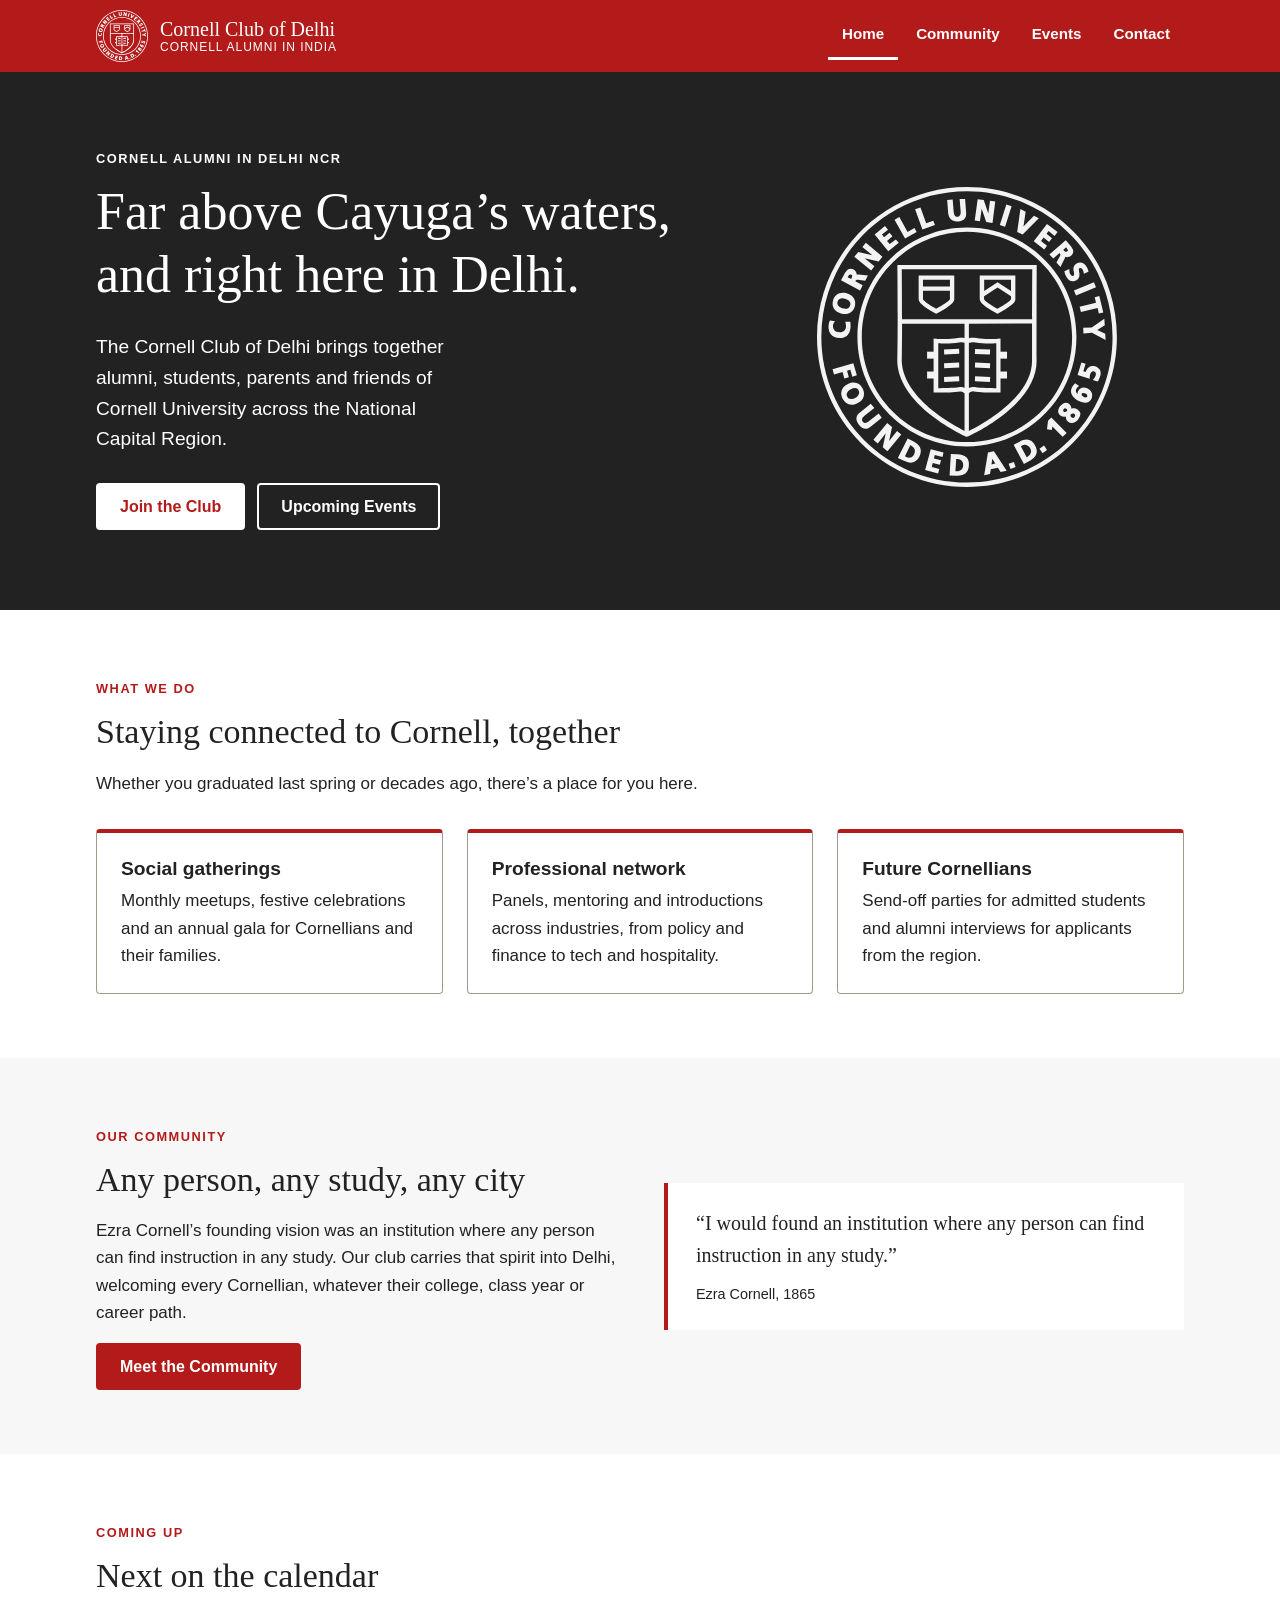
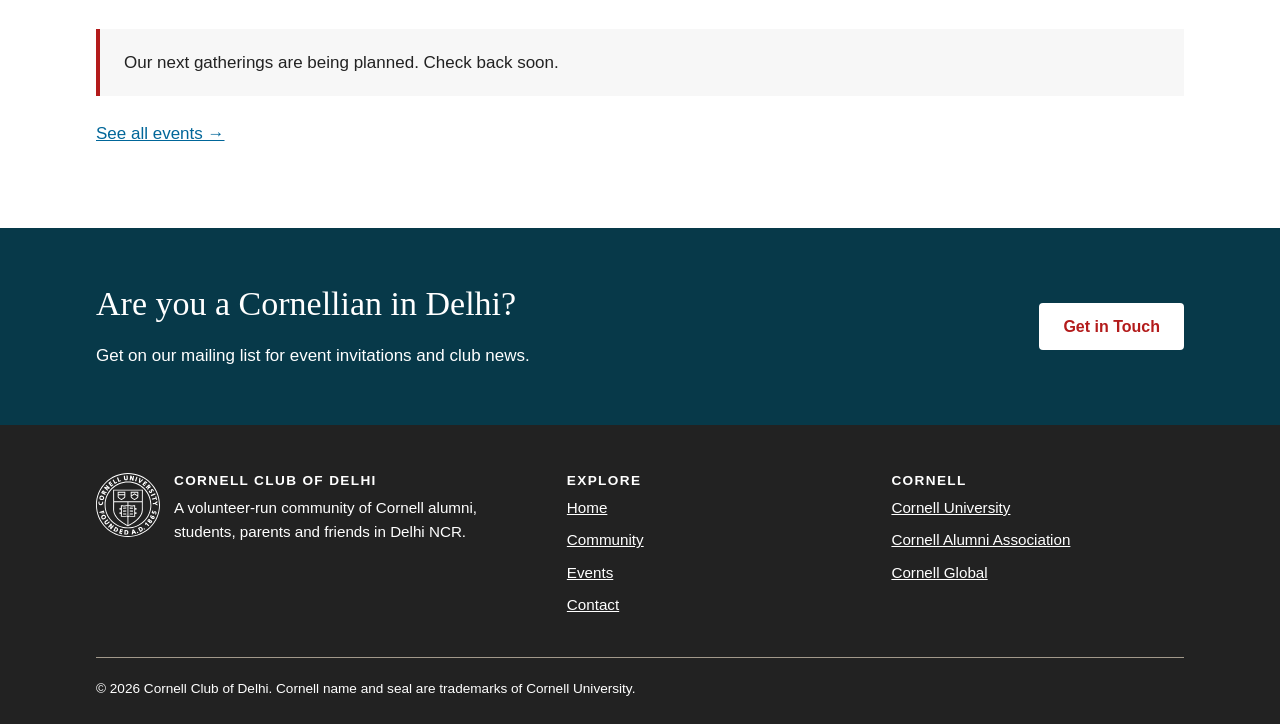
==== site/index.html @ c6e70907 "Cornell Club of Delhi website with admin CMS Static site (home, community, events, contact, story pa" ====
<!doctype html>
<html lang="en">
<head>
  <meta charset="utf-8">
  <meta name="viewport" content="width=device-width, initial-scale=1">
  <title>Cornell Club of Delhi</title>
  <meta name="description" content="The Cornell Club of Delhi connects Cornell alumni, students, parents and friends across Delhi NCR.">
  <meta name="theme-color" content="#B31B1B">
  <link rel="icon" type="image/svg+xml" href="assets/cornell_seal_simple_web_b31b1b.svg">
  <link rel="stylesheet" href="css/styles.css">
</head>
<body>
  <a class="skip-link" href="#main">Skip to content</a>
  <header class="site-header">
    <div class="container header-inner">
      <a class="brand" href="index.html" aria-label="Cornell Club of Delhi, home">
        <img src="assets/cornell_seal_simple_web_white.svg" alt="Cornell University seal" width="52" height="52">
        <span class="brand-text"><strong>Cornell Club of Delhi</strong><span>Cornell Alumni in India</span></span>
      </a>
      <button class="nav-toggle" type="button" aria-expanded="false" aria-controls="site-nav">
        <span class="nav-toggle-bars" aria-hidden="true"></span> Menu
      </button>
      <nav id="site-nav" class="site-nav" aria-label="Main">
        <ul>
          <li><a href="index.html" aria-current="page">Home</a></li>
          <li><a href="community.html">Community</a></li>
          <li><a href="events.html">Events</a></li>
          <li><a href="contact.html">Contact</a></li>
        </ul>
      </nav>
    </div>
  </header>
  <main id="main">
    <section class="hero">
      <div class="container hero-inner">
        <div>
          <span class="eyebrow" data-field="home.hero.eyebrow">Cornell Alumni in Delhi NCR</span>
          <h1 data-field="home.hero.title">Far above Cayuga’s waters, and right here in Delhi.</h1>
          <p class="lead" data-field="home.hero.lead">The Cornell Club of Delhi brings together alumni, students, parents and friends of Cornell University across the National Capital Region.</p>
          <div class="hero-actions">
            <a class="btn btn-light" href="contact.html" data-field="home.hero.primaryButton">Join the Club</a>
            <a class="btn btn-outline-light" href="events.html" data-field="home.hero.secondaryButton">Upcoming Events</a>
          </div>
        </div>
        <img class="hero-seal" src="assets/cornell_seal_simple_web_white.svg" alt="Cornell University seal" width="300" height="300">
      </div>
    </section>

    <section class="section">
      <div class="container">
        <div class="section-head">
          <span class="eyebrow" data-field="home.whatWeDo.eyebrow">What we do</span>
          <h2 data-field="home.whatWeDo.title">Staying connected to Cornell, together</h2>
          <p data-field="home.whatWeDo.intro">Whether you graduated last spring or decades ago, there’s a place for you here.</p>
        </div>
        <div class="grid grid-3">
          <article class="card">
            <h3 data-field="home.whatWeDo.cards.0.title">Social gatherings</h3>
            <p data-field="home.whatWeDo.cards.0.text">Monthly meetups, festive celebrations and an annual gala for Cornellians and their families.</p>
          </article>
          <article class="card">
            <h3 data-field="home.whatWeDo.cards.1.title">Professional network</h3>
            <p data-field="home.whatWeDo.cards.1.text">Panels, mentoring and introductions across industries, from policy and finance to tech and hospitality.</p>
          </article>
          <article class="card">
            <h3 data-field="home.whatWeDo.cards.2.title">Future Cornellians</h3>
            <p data-field="home.whatWeDo.cards.2.text">Send-off parties for admitted students and alumni interviews for applicants from the region.</p>
          </article>
        </div>
      </div>
    </section>

    <section class="section section-alt">
      <div class="container split">
        <div>
          <span class="eyebrow" data-field="home.community.eyebrow">Our community</span>
          <h2 data-field="home.community.title">Any person, any study, any city</h2>
          <p data-field="home.community.text">Ezra Cornell’s founding vision was an institution where any person can find instruction in any study. Our club carries that spirit into Delhi, welcoming every Cornellian, whatever their college, class year or career path.</p>
          <a class="btn btn-primary" href="community.html" data-field="home.community.button">Meet the Community</a>
        </div>
        <blockquote class="quote">
          <span data-field="home.community.quote">“I would found an institution where any person can find instruction in any study.”</span>
          <cite data-field="home.community.quoteCite">Ezra Cornell, 1865</cite>
        </blockquote>
      </div>
    </section>

    <section class="section">
      <div class="container">
        <div class="section-head">
          <span class="eyebrow" data-field="home.upcoming.eyebrow">Coming up</span>
          <h2 data-field="home.upcoming.title">Next on the calendar</h2>
        </div>
        <!-- Filled from content/events.json -->
        <div id="next-events"></div>
        <p style="margin-top:24px"><a href="events.html" data-field="home.upcoming.link">See all events →</a></p>
      </div>
    </section>

    <section class="cta-band">
      <div class="container">
        <div>
          <h2 data-field="home.cta.title">Are you a Cornellian in Delhi?</h2>
          <p data-field="home.cta.text">Get on our mailing list for event invitations and club news.</p>
        </div>
        <a class="btn btn-light" href="contact.html" data-field="home.cta.button">Get in Touch</a>
      </div>
    </section>
  </main>
  <footer class="site-footer">
    <div class="container">
      <div class="footer-grid">
        <div class="footer-brand">
          <img src="assets/cornell_seal_simple_web_white.svg" alt="" width="64" height="64">
          <div>
            <h3>Cornell Club of Delhi</h3>
            <p data-field="footer.about">A volunteer-run community of Cornell alumni, students, parents and friends in Delhi NCR.</p>
            <p class="footer-social" data-social-footer hidden></p>
          </div>
        </div>
        <div>
          <h3>Explore</h3>
          <ul>
            <li><a href="index.html">Home</a></li>
            <li><a href="community.html">Community</a></li>
            <li><a href="events.html">Events</a></li>
            <li><a href="contact.html">Contact</a></li>
          </ul>
        </div>
        <div>
          <h3>Cornell</h3>
          <ul data-list="footer-links">
            <li><a href="https://www.cornell.edu" rel="noopener">Cornell University</a></li>
            <li><a href="https://alumni.cornell.edu" rel="noopener">Cornell Alumni Association</a></li>
            <li><a href="https://global.cornell.edu" rel="noopener">Cornell Global</a></li>
          </ul>
        </div>
      </div>
      <div class="footer-bottom">
        &copy; <span id="year">2026</span> Cornell Club of Delhi. Cornell name and seal are trademarks of Cornell University.
      </div>
    </div>
  </footer>
  <script src="js/main.js"></script>
</body>
</html>
---- site/css/styles.css ----
/* Cornell Club of Delhi
   Colors are restricted to the Cornell University brand palette:
   https://brand.cornell.edu/design-center/colors/
   Primary (~90%): Carnelian, Dark Gray, White
   Secondary (~7%): Light Gray, Dark Warm Gray, Sea Gray
   Accent (~3%): Link Blue, Navy */

:root {
  --carnelian: #B31B1B;
  --dark-gray: #222222;
  --white: #FFFFFF;
  --light-gray: #F7F7F7;
  --warm-gray: #A2998B;
  --sea-gray: #9FAD9F;
  --link-blue: #006699;
  --navy: #073949;

  --max: 1120px;
  --gutter: 16px;
  --radius: 4px;
  --font: "Helvetica Neue", Helvetica, Arial, system-ui, sans-serif;
  --font-serif: Georgia, "Times New Roman", serif;
}

*, *::before, *::after { box-sizing: border-box; }

html { -webkit-text-size-adjust: 100%; scroll-behavior: smooth; }

body {
  margin: 0;
  font-family: var(--font);
  font-size: 1.0625rem;
  line-height: 1.6;
  color: var(--dark-gray);
  background: var(--white);
}

img { max-width: 100%; height: auto; display: block; }

a { color: var(--link-blue); }
a:hover, a:focus-visible { text-decoration-thickness: 2px; }

:focus-visible { outline: 3px solid var(--link-blue); outline-offset: 2px; }

h1, h2, h3 { line-height: 1.2; margin: 0 0 .5em; color: var(--dark-gray); }
h1 { font-size: clamp(2rem, 6vw, 3.25rem); font-family: var(--font-serif); font-weight: 400; }
h2 { font-size: clamp(1.5rem, 4vw, 2.125rem); font-family: var(--font-serif); font-weight: 400; }
h3 { font-size: 1.2rem; }
p { margin: 0 0 1em; }

.container { max-width: var(--max); margin: 0 auto; padding: 0 var(--gutter); }

.skip-link {
  position: absolute; left: -999px; top: 0;
  background: var(--white); color: var(--carnelian); padding: 8px 12px; z-index: 100;
}
.skip-link:focus { left: 8px; top: 8px; }

/* ---------- Header ---------- */
.site-header {
  background: var(--carnelian);
  color: var(--white);
  position: sticky; top: 0; z-index: 50;
}
.header-inner {
  display: flex; align-items: center; justify-content: space-between;
  min-height: 72px; gap: 16px;
}
.brand {
  display: flex; align-items: center; gap: 12px;
  color: var(--white); text-decoration: none;
}
.brand img { width: 52px; height: 52px; flex-shrink: 0; }
.brand-text { display: flex; flex-direction: column; line-height: 1.15; }
.brand-text strong { font-family: var(--font-serif); font-weight: 400; font-size: 1.25rem; }
.brand-text span { font-size: .75rem; letter-spacing: .08em; text-transform: uppercase; }

.nav-toggle {
  display: none;
  background: transparent; border: 2px solid var(--white); color: var(--white);
  border-radius: var(--radius); padding: 8px 12px; font: inherit; font-size: .9rem;
  cursor: pointer; align-items: center; gap: 8px;
}
.nav-toggle-bars, .nav-toggle-bars::before, .nav-toggle-bars::after {
  display: block; width: 18px; height: 2px; background: var(--white); position: relative;
}
.nav-toggle-bars::before, .nav-toggle-bars::after { content: ""; position: absolute; left: 0; }
.nav-toggle-bars::before { top: -6px; }
.nav-toggle-bars::after { top: 6px; }

.site-nav ul { list-style: none; margin: 0; padding: 0; display: flex; gap: 4px; }
.site-nav a {
  display: block; padding: 10px 14px; color: var(--white); text-decoration: none;
  font-weight: 600; font-size: .95rem; border-bottom: 3px solid transparent;
}
.site-nav a:hover { border-bottom-color: var(--white); }
.site-nav a[aria-current="page"] { border-bottom-color: var(--white); }

@media (max-width: 760px) {
  .nav-toggle { display: inline-flex; }
  .site-nav {
    position: absolute; left: 0; right: 0; top: 100%;
    background: var(--carnelian); border-top: 1px solid var(--white);
    display: none;
  }
  .site-nav.open { display: block; }
  .site-nav ul { flex-direction: column; gap: 0; padding: 8px var(--gutter) 16px; }
  .site-nav a { padding: 14px 4px; border-bottom: 1px solid var(--carnelian); }
  .site-nav a[aria-current="page"] { border-bottom-color: var(--carnelian); text-decoration: underline; text-underline-offset: 6px; }
  .brand img { width: 44px; height: 44px; }
  .brand-text strong { font-size: 1.05rem; }
}

/* ---------- Hero ---------- */
.hero {
  background: var(--dark-gray); color: var(--white);
  padding: 72px 0 80px;
}
.hero-inner { display: grid; grid-template-columns: 1.4fr 1fr; gap: 48px; align-items: center; }
.hero h1 { color: var(--white); }
.hero .eyebrow { color: var(--white); }
.hero p.lead { font-size: 1.2rem; max-width: 36ch; }
.hero-seal { justify-self: center; width: min(300px, 70vw); opacity: .95; }
.hero-actions { display: flex; flex-wrap: wrap; gap: 12px; margin-top: 28px; }

@media (max-width: 760px) {
  .hero { padding: 48px 0 56px; }
  .hero-inner { grid-template-columns: 1fr; gap: 32px; }
  .hero-seal { order: -1; width: 160px; justify-self: start; }
}

.page-hero {
  background: var(--carnelian); color: var(--white);
  padding: 48px 0;
}
.page-hero h1 { color: var(--white); margin-bottom: .25em; }
.page-hero p { max-width: 60ch; font-size: 1.1rem; margin: 0; }

.eyebrow {
  display: inline-block; font-size: .8rem; font-weight: 700; letter-spacing: .12em;
  text-transform: uppercase; color: var(--carnelian); margin-bottom: 12px;
}

/* ---------- Buttons ---------- */
.btn {
  display: inline-block; padding: 12px 22px; border-radius: var(--radius);
  font-weight: 700; text-decoration: none; font-size: 1rem; border: 2px solid transparent;
  cursor: pointer; font-family: inherit; line-height: 1.2; text-align: center;
}
.btn-primary { background: var(--carnelian); color: var(--white); border-color: var(--carnelian); }
.btn-primary:hover { background: var(--dark-gray); border-color: var(--dark-gray); }
.btn-light { background: var(--white); color: var(--carnelian); border-color: var(--white); }
.btn-light:hover { background: var(--light-gray); }
.btn-outline-light { background: transparent; color: var(--white); border-color: var(--white); }
.btn-outline-light:hover { background: var(--white); color: var(--dark-gray); }
.btn-outline { background: transparent; color: var(--carnelian); border-color: var(--carnelian); }
.btn-outline:hover { background: var(--carnelian); color: var(--white); }

/* ---------- Sections ---------- */
.section { padding: 64px 0; }
.section-alt { background: var(--light-gray); }
.section-head { max-width: 64ch; margin-bottom: 32px; }
@media (max-width: 760px) { .section { padding: 44px 0; } }

.grid { display: grid; gap: 24px; }
.grid-3 { grid-template-columns: repeat(3, 1fr); }
.grid-2 { grid-template-columns: repeat(2, 1fr); }
@media (max-width: 900px) { .grid-3 { grid-template-columns: repeat(2, 1fr); } }
@media (max-width: 640px) { .grid-3, .grid-2 { grid-template-columns: 1fr; } }

.card {
  background: var(--white); border: 1px solid var(--warm-gray); border-top: 4px solid var(--carnelian);
  border-radius: var(--radius); padding: 24px;
}
.card h3 { margin-bottom: .4em; }
.card p:last-child { margin-bottom: 0; }

.stats { display: grid; grid-template-columns: repeat(4, 1fr); gap: 16px; text-align: center; }
.stat strong { display: block; font-family: var(--font-serif); font-weight: 400; font-size: 2.5rem; color: var(--carnelian); line-height: 1.1; }
.stat span { font-size: .9rem; }
@media (max-width: 640px) { .stats { grid-template-columns: repeat(2, 1fr); row-gap: 28px; } }

.split { display: grid; grid-template-columns: 1fr 1fr; gap: 48px; align-items: center; }
@media (max-width: 760px) { .split { grid-template-columns: 1fr; gap: 24px; } }

.quote {
  margin: 0; padding: 24px 28px; border-left: 4px solid var(--carnelian);
  background: var(--white); font-family: var(--font-serif); font-size: 1.25rem;
}
.quote cite { display: block; margin-top: 12px; font-family: var(--font); font-style: normal; font-size: .9rem; color: var(--dark-gray); }

.cta-band { background: var(--navy); color: var(--white); padding: 56px 0; }
.cta-band h2 { color: var(--white); }
.cta-band .container { display: flex; justify-content: space-between; align-items: center; gap: 24px; flex-wrap: wrap; }
.cta-band p { margin: 0; max-width: 52ch; }

/* ---------- Events ---------- */
.event {
  display: grid; grid-template-columns: 88px 1fr auto; gap: 20px; align-items: start;
  background: var(--white); border: 1px solid var(--warm-gray); border-radius: var(--radius); padding: 20px;
}
.event + .event { margin-top: 16px; }
.event-date {
  background: var(--carnelian); color: var(--white); text-align: center;
  border-radius: var(--radius); padding: 10px 6px; line-height: 1.1;
}
.event-date .m { display: block; font-size: .8rem; font-weight: 700; letter-spacing: .1em; text-transform: uppercase; }
.event-date .d { display: block; font-family: var(--font-serif); font-size: 2rem; }
.event h3 { margin-bottom: .25em; }
.event-meta { font-size: .92rem; color: var(--dark-gray); margin-bottom: .5em; }
.event p { margin-bottom: 0; }
.tag {
  display: inline-block; font-size: .75rem; font-weight: 700; letter-spacing: .06em; text-transform: uppercase;
  padding: 3px 8px; border-radius: 2px; background: var(--light-gray); color: var(--dark-gray);
  border: 1px solid var(--warm-gray); margin-right: 6px;
}
.event.past .event-date { background: var(--warm-gray); color: var(--dark-gray); }
@media (max-width: 640px) {
  .event { grid-template-columns: 64px 1fr; gap: 14px; padding: 16px; }
  .event .btn { grid-column: 1 / -1; width: 100%; }
  .event-date .d { font-size: 1.6rem; }
}

.filters { display: flex; flex-wrap: wrap; gap: 8px; margin-bottom: 24px; }
.filters button {
  font: inherit; font-size: .9rem; font-weight: 600; padding: 8px 14px; border-radius: 999px;
  background: var(--white); color: var(--dark-gray); border: 1px solid var(--warm-gray); cursor: pointer;
}
.filters button[aria-pressed="true"] { background: var(--carnelian); color: var(--white); border-color: var(--carnelian); }

/* ---------- Community ---------- */
.people { display: grid; grid-template-columns: repeat(4, 1fr); gap: 24px; }
@media (max-width: 900px) { .people { grid-template-columns: repeat(2, 1fr); } }
@media (max-width: 420px) { .people { grid-template-columns: 1fr; } }
.person { text-align: center; }
.avatar {
  width: 96px; height: 96px; border-radius: 50%; margin: 0 auto 12px;
  background: var(--sea-gray); color: var(--dark-gray);
  display: flex; align-items: center; justify-content: center;
  font-family: var(--font-serif); font-size: 2rem;
}
.person h3 { margin-bottom: .1em; font-size: 1.05rem; }
.person p { font-size: .9rem; color: var(--dark-gray); margin: 0; }

.check-list { list-style: none; padding: 0; margin: 0; }
.check-list li { padding: 10px 0 10px 28px; position: relative; border-bottom: 1px solid var(--warm-gray); }
.check-list li::before {
  content: ""; position: absolute; left: 4px; top: 18px; width: 10px; height: 10px;
  background: var(--carnelian);
}

/* ---------- Contact ---------- */
.form { display: grid; gap: 18px; }
.field label { display: block; font-weight: 700; margin-bottom: 6px; font-size: .95rem; }
.field input, .field select, .field textarea {
  width: 100%; font: inherit; font-size: 1rem; padding: 12px 14px;
  border: 1px solid var(--warm-gray); border-radius: var(--radius); background: var(--white); color: var(--dark-gray);
}
.field textarea { min-height: 140px; resize: vertical; }
.field input:focus, .field select:focus, .field textarea:focus { outline: 2px solid var(--link-blue); outline-offset: 0; border-color: var(--link-blue); }
.field-row { display: grid; grid-template-columns: 1fr 1fr; gap: 18px; }
@media (max-width: 640px) { .field-row { grid-template-columns: 1fr; } }
.form-note { font-size: .9rem; color: var(--dark-gray); }
.form-status { padding: 12px 16px; border-left: 4px solid var(--carnelian); background: var(--light-gray); display: none; }
.form-status.show { display: block; }

.contact-list { list-style: none; padding: 0; margin: 0; }
.contact-list li { padding: 14px 0; border-bottom: 1px solid var(--warm-gray); }
.contact-list strong { display: block; font-size: .8rem; letter-spacing: .08em; text-transform: uppercase; color: var(--carnelian); }

/* ---------- Footer ---------- */
.site-footer { background: var(--dark-gray); color: var(--white); padding: 48px 0 24px; font-size: .95rem; }
.site-footer a { color: var(--white); }
.footer-grid { display: grid; grid-template-columns: 1.5fr 1fr 1fr; gap: 32px; }
.footer-brand { display: flex; gap: 14px; align-items: flex-start; }
.footer-brand img { width: 64px; height: 64px; flex-shrink: 0; }
.site-footer h3 { color: var(--white); font-size: .85rem; letter-spacing: .1em; text-transform: uppercase; }
.site-footer ul { list-style: none; padding: 0; margin: 0; }
.site-footer li { margin-bottom: 8px; }
.footer-bottom { border-top: 1px solid var(--warm-gray); margin-top: 32px; padding-top: 20px; font-size: .85rem; }
@media (max-width: 760px) { .footer-grid { grid-template-columns: 1fr; } }

/* ---------- Utilities & dynamic content ---------- */
[hidden] { display: none !important; }
.event-status { font-size: .9rem; margin: 0 0 16px; min-height: 1.2em; }
.event-empty {
  background: var(--light-gray); border-left: 4px solid var(--carnelian);
  padding: 20px 24px; border-radius: var(--radius);
}
.event-empty p { margin: 0 0 12px; }
.rsvp-soon { font-size: .85rem; font-weight: 700; margin: 0; align-self: center; }
.coming-soon { padding: 20px 24px; background: var(--light-gray); border-left: 4px solid var(--carnelian); margin: 0; }
.notice { padding: 20px 24px; background: var(--light-gray); border-left: 4px solid var(--carnelian); }
.notice p:last-child { margin-bottom: 0; }
@media (max-width: 640px) { .rsvp-soon { grid-column: 1 / -1; } }

/* ---------- Community stories ---------- */
.post-card { display: flex; flex-direction: column; padding: 0; overflow: hidden; }
.post-card img { width: 100%; aspect-ratio: 3 / 2; object-fit: cover; }
.post-card .post-card-body { padding: 20px 24px 24px; display: flex; flex-direction: column; gap: 6px; flex: 1; }
.post-card h3 { margin: 0; }
.post-card h3 a { color: var(--dark-gray); text-decoration: none; }
.post-card h3 a:hover { color: var(--carnelian); text-decoration: underline; }
.post-date { font-size: .85rem; margin: 0; }
.post-excerpt { margin: 0; }
.post-more { margin-top: auto; font-weight: 700; }
.post-back { color: var(--white); display: inline-block; margin-bottom: 12px; font-weight: 600; }
.post-body { max-width: 760px; }
.post-body figure { margin: 0 0 28px; }
.post-body figure img { width: 100%; border-radius: var(--radius); }
.post-body figcaption { font-size: .9rem; margin-top: 8px; }
.post-body #post-content p { font-size: 1.1rem; }
.footer-social { display: flex; flex-wrap: wrap; gap: 12px; margin: 8px 0 0; }
.person .person-detail { font-size: .9rem; margin: 0; }
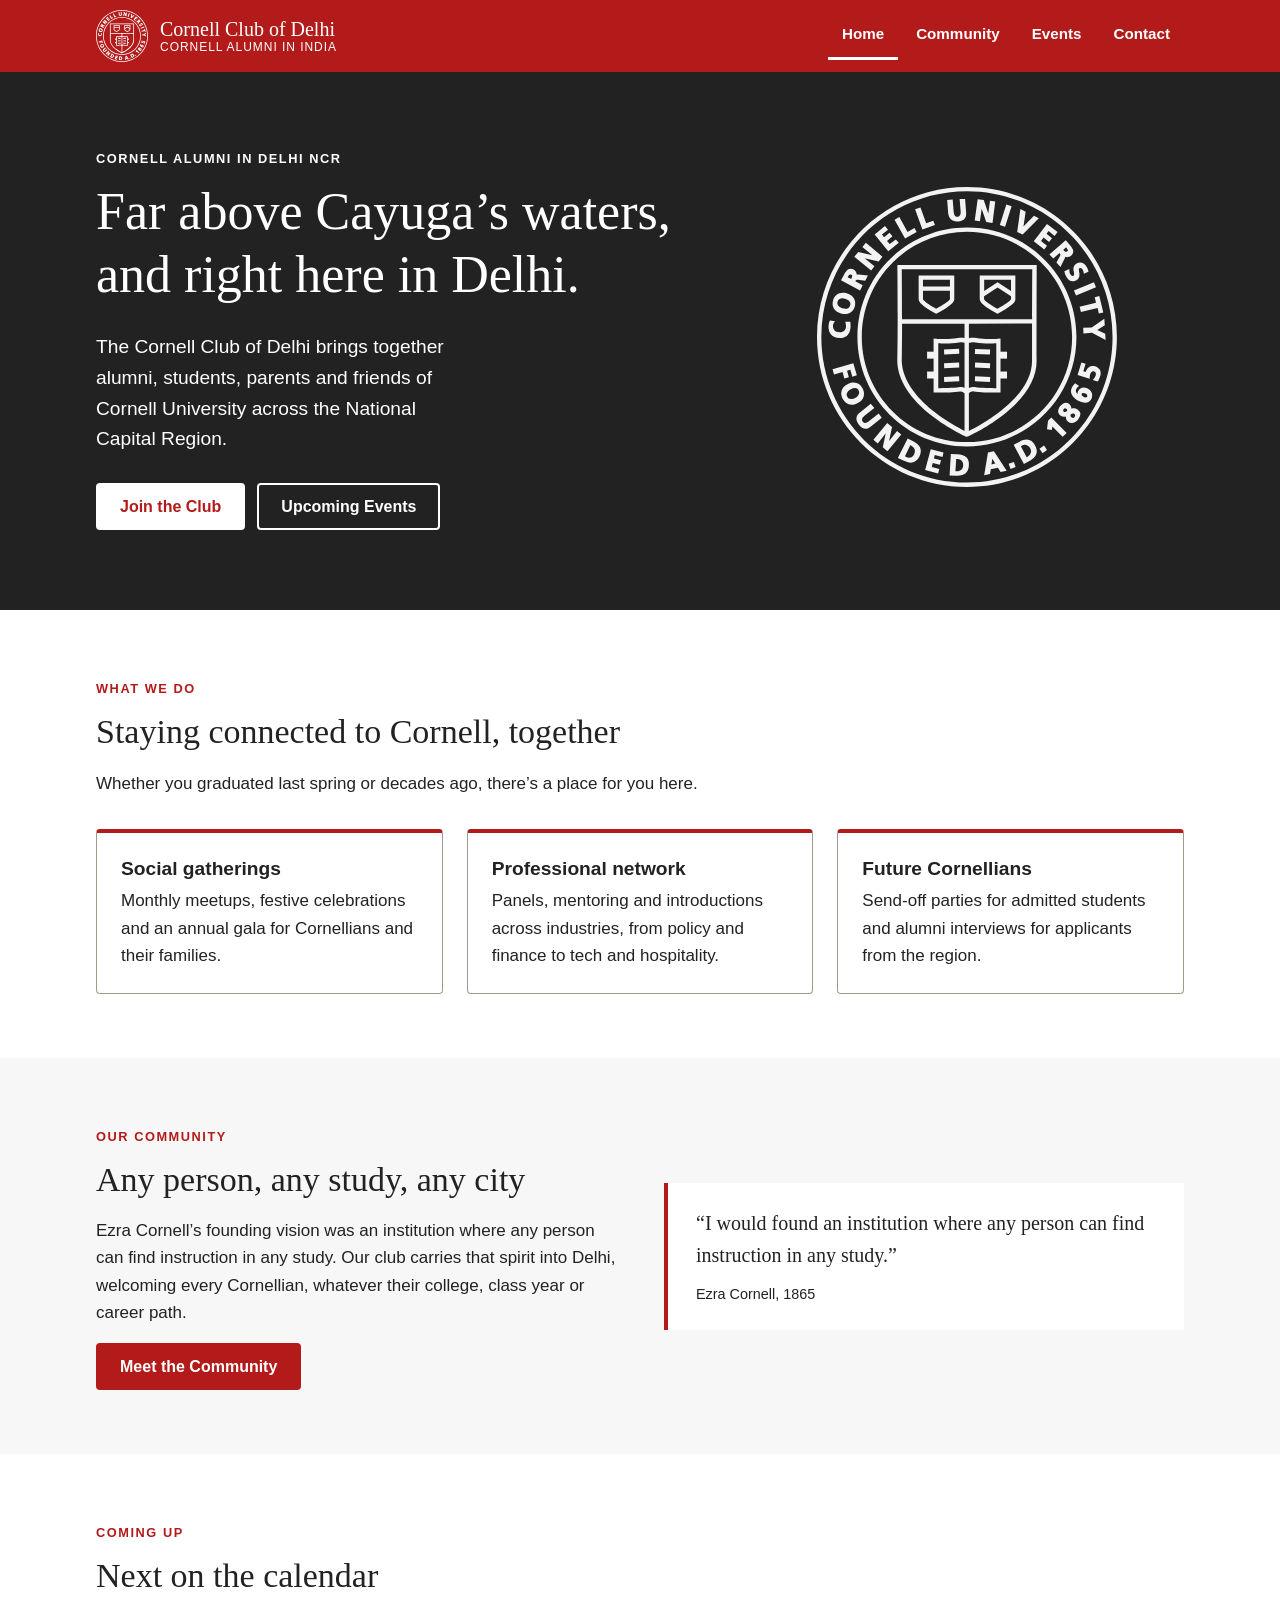
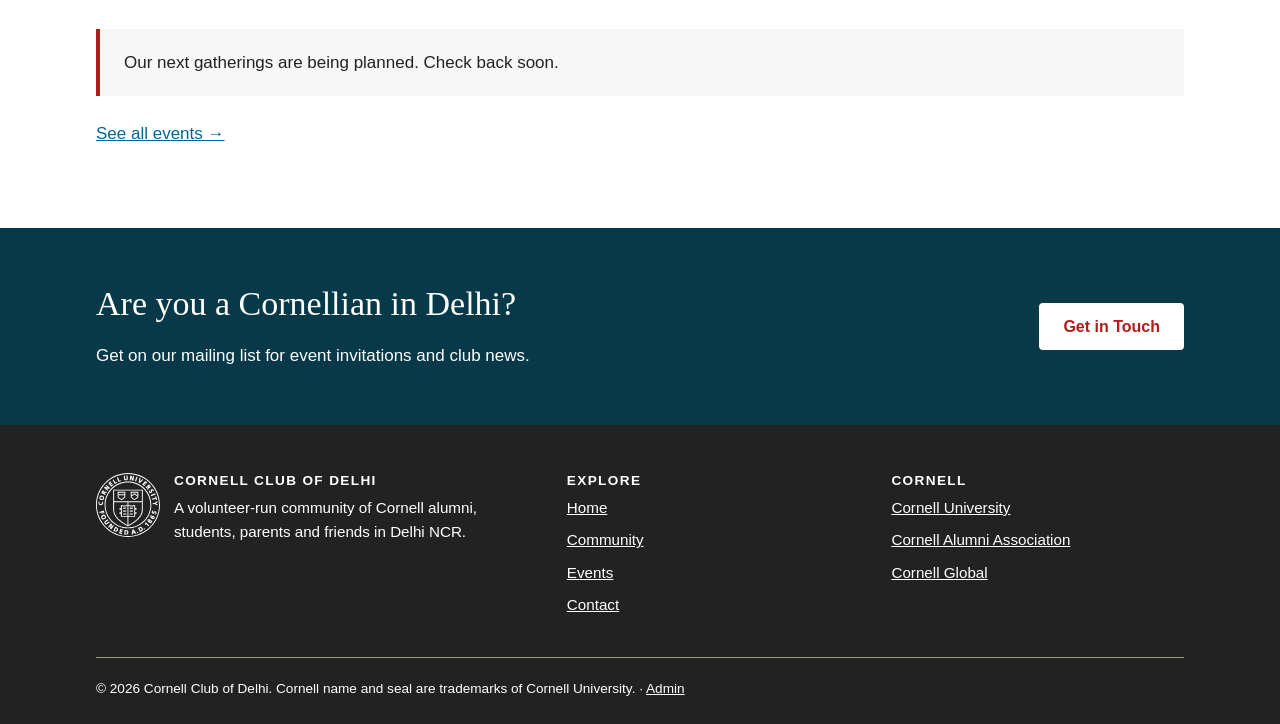
==== commit 41f5efa4: "Admin: password-only access for visitors, footer Admin link, CLI setup Visitors to an unconfigured /" ====
--- a/site/index.html
+++ b/site/index.html
@@ -137,7 +137,7 @@
         </div>
       </div>
       <div class="footer-bottom">
-        &copy; <span id="year">2026</span> Cornell Club of Delhi. Cornell name and seal are trademarks of Cornell University.
+        &copy; <span id="year">2026</span> Cornell Club of Delhi. Cornell name and seal are trademarks of Cornell University. · <a href="admin/">Admin</a>
       </div>
     </div>
   </footer>
